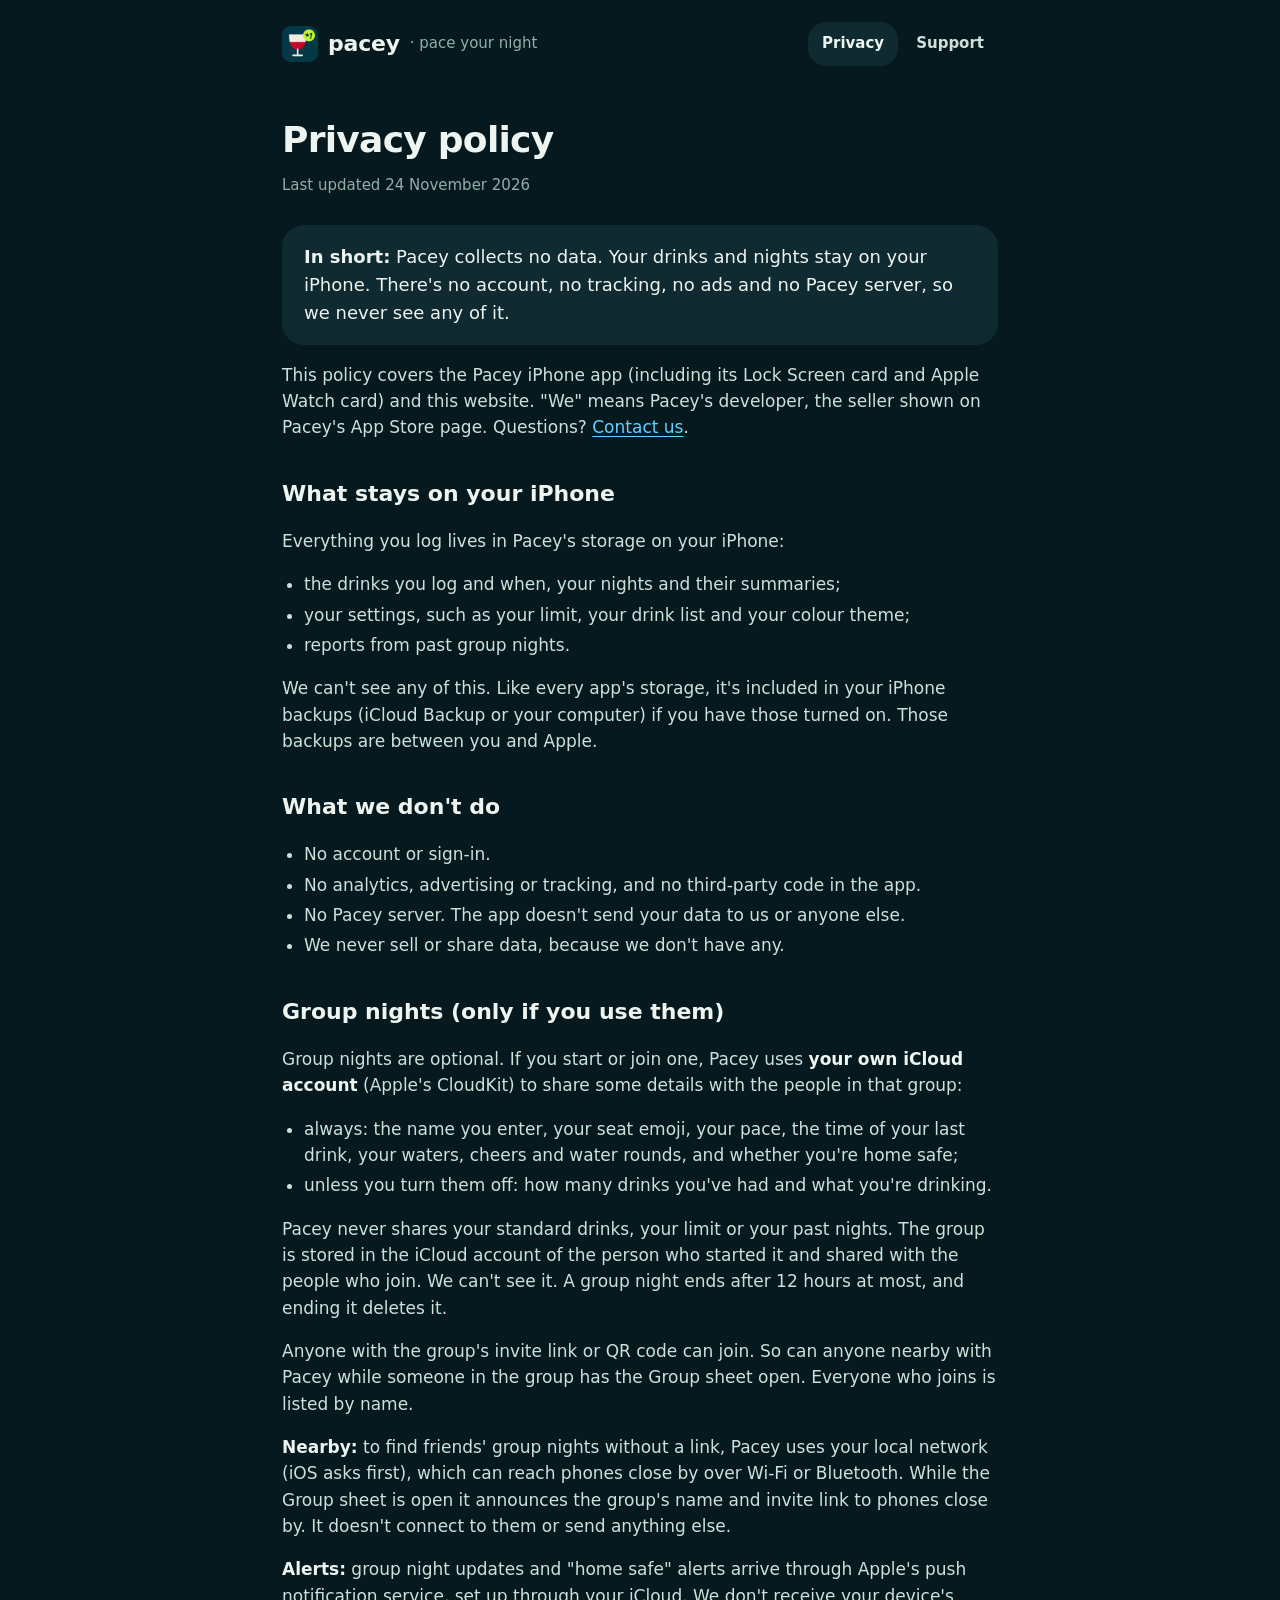
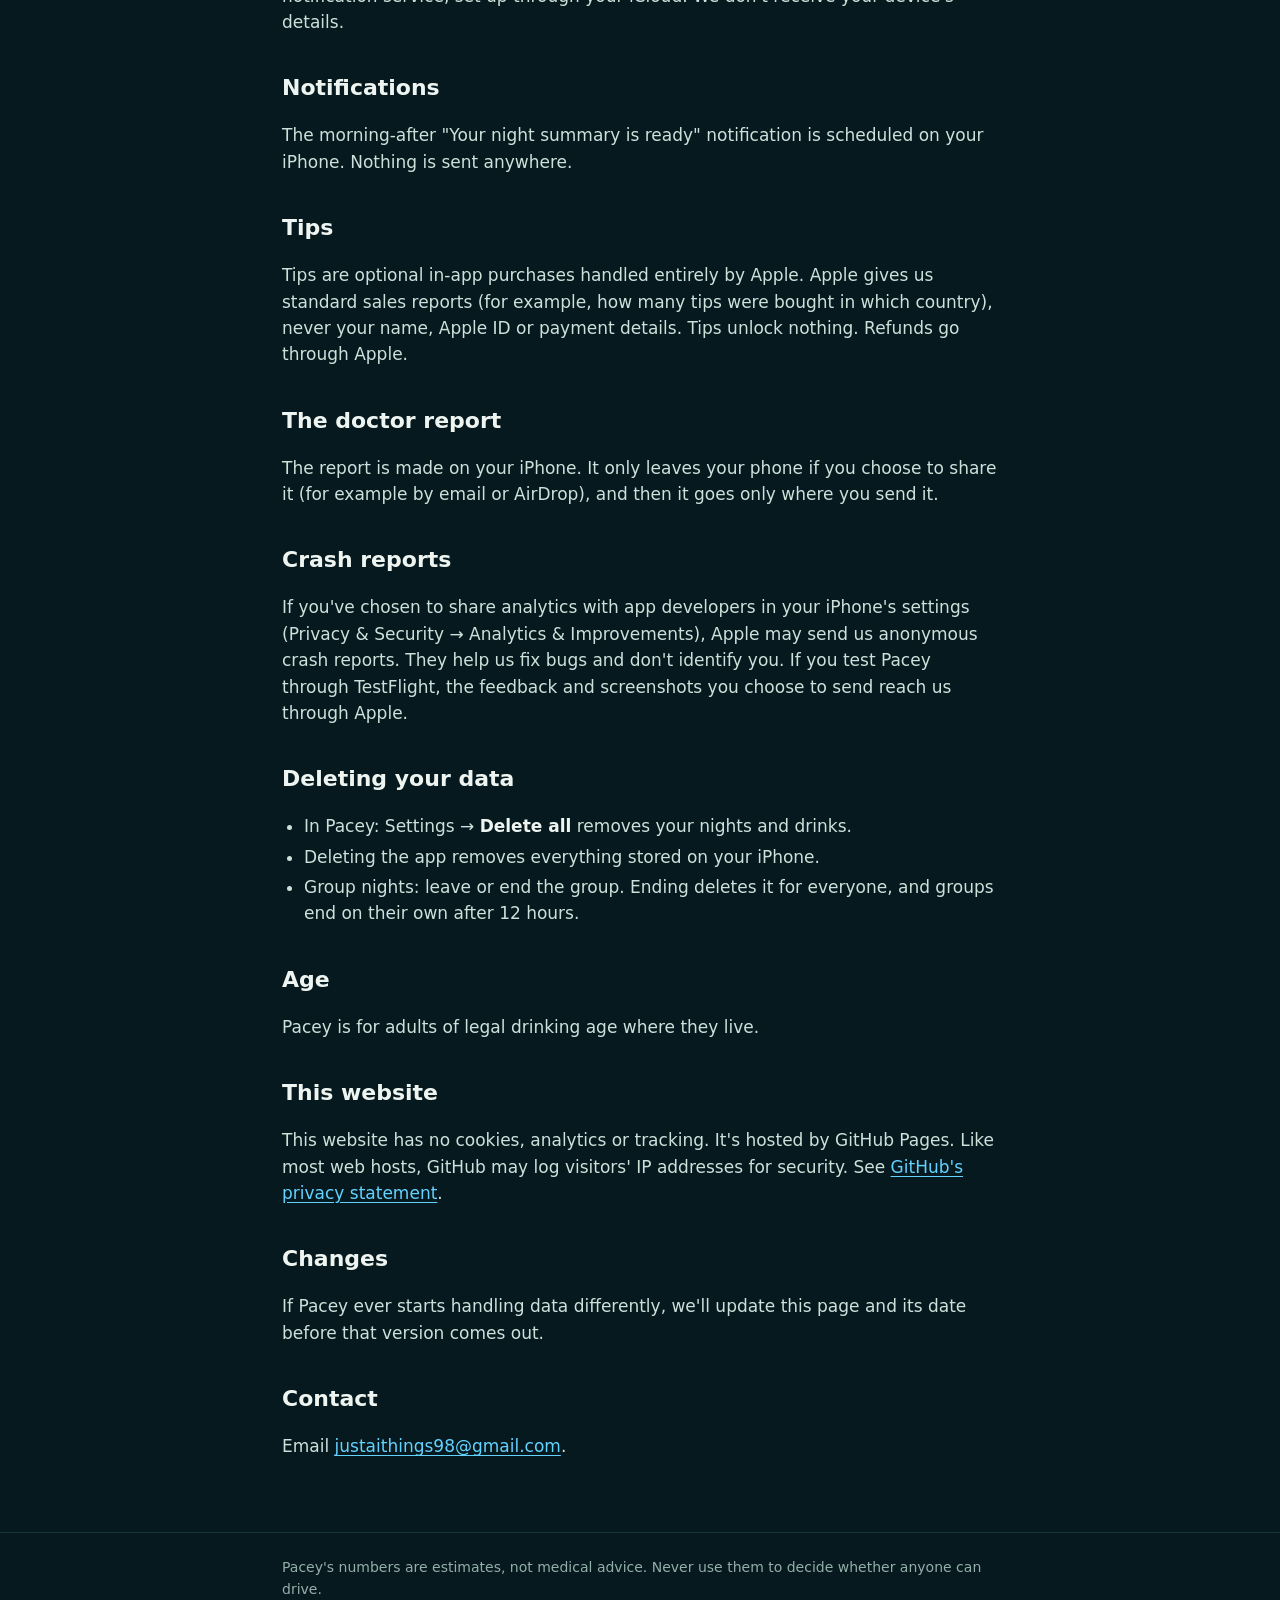
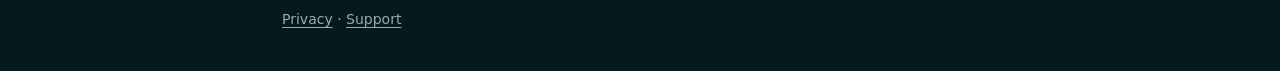
==== privacy.html @ 750b81e2 "Pacey website: home, privacy policy, support" ====
<!doctype html>
<html lang="en-AU">
<head>
  <meta charset="utf-8">
  <meta name="viewport" content="width=device-width, initial-scale=1">
  <title>Privacy policy · Pacey</title>
  <meta name="description" content="Pacey's privacy policy. Pacey collects no data: your drinks stay on your iPhone.">
  <meta name="theme-color" content="#06191E">
  <link rel="icon" type="image/png" href="images/favicon.png">
  <link rel="apple-touch-icon" href="images/apple-touch-icon.png">
  <link rel="stylesheet" href="style.css">
</head>
<body>
  <a class="skip" href="#main">Skip to content</a>
  <header class="site-header">
    <div class="wrap">
      <a class="lockup" href="./" aria-label="Pacey home">
        <img src="images/icon-192.png" alt="" width="36" height="36">
        <span class="name">pacey</span>
        <span class="tag">· pace your night</span>
      </a>
      <nav class="site-nav" aria-label="Main">
        <a href="privacy.html" aria-current="page">Privacy</a>
        <a href="support.html">Support</a>
      </nav>
    </div>
  </header>

  <main id="main" class="wrap page">
    <h1>Privacy policy</h1>
    <p class="updated">Last updated 24 November 2026</p>

    <div class="summary">
      <p><strong>In short:</strong> Pacey collects no data. Your drinks and nights stay on your iPhone. There's no account, no tracking, no ads and no Pacey server, so we never see any of it.</p>
    </div>

    <p>This policy covers the Pacey iPhone app (including its Lock Screen card and Apple Watch card) and this website. "We" means Pacey's developer, the seller shown on Pacey's App Store page. Questions? <a href="support.html#contact">Contact us</a>.</p>

    <h2>What stays on your iPhone</h2>
    <p>Everything you log lives in Pacey's storage on your iPhone:</p>
    <ul>
      <li>the drinks you log and when, your nights and their summaries;</li>
      <li>your settings, such as your limit, your drink list and your colour theme;</li>
      <li>reports from past group nights.</li>
    </ul>
    <p>We can't see any of this. Like every app's storage, it's included in your iPhone backups (iCloud Backup or your computer) if you have those turned on. Those backups are between you and Apple.</p>

    <h2>What we don't do</h2>
    <ul>
      <li>No account or sign-in.</li>
      <li>No analytics, advertising or tracking, and no third-party code in the app.</li>
      <li>No Pacey server. The app doesn't send your data to us or anyone else.</li>
      <li>We never sell or share data, because we don't have any.</li>
    </ul>

    <h2>Group nights (only if you use them)</h2>
    <p>Group nights are optional. If you start or join one, Pacey uses <strong>your own iCloud account</strong> (Apple's CloudKit) to share some details with the people in that group:</p>
    <ul>
      <li>always: the name you enter, your seat emoji, your pace, the time of your last drink, your waters, cheers and water rounds, and whether you're home safe;</li>
      <li>unless you turn them off: how many drinks you've had and what you're drinking.</li>
    </ul>
    <p>Pacey never shares your standard drinks, your limit or your past nights. The group is stored in the iCloud account of the person who started it and shared with the people who join. We can't see it. A group night ends after 12 hours at most, and ending it deletes it.</p>
    <p>Anyone with the group's invite link or QR code can join. So can anyone nearby with Pacey while someone in the group has the Group sheet open. Everyone who joins is listed by name.</p>
    <p><strong>Nearby:</strong> to find friends' group nights without a link, Pacey uses your local network (iOS asks first), which can reach phones close by over Wi-Fi or Bluetooth. While the Group sheet is open it announces the group's name and invite link to phones close by. It doesn't connect to them or send anything else.</p>
    <p><strong>Alerts:</strong> group night updates and "home safe" alerts arrive through Apple's push notification service, set up through your iCloud. We don't receive your device's details.</p>

    <h2>Notifications</h2>
    <p>The morning-after "Your night summary is ready" notification is scheduled on your iPhone. Nothing is sent anywhere.</p>

    <h2>Tips</h2>
    <p>Tips are optional in-app purchases handled entirely by Apple. Apple gives us standard sales reports (for example, how many tips were bought in which country), never your name, Apple ID or payment details. Tips unlock nothing. Refunds go through Apple.</p>

    <h2>The doctor report</h2>
    <p>The report is made on your iPhone. It only leaves your phone if you choose to share it (for example by email or AirDrop), and then it goes only where you send it.</p>

    <h2>Crash reports</h2>
    <p>If you've chosen to share analytics with app developers in your iPhone's settings (Privacy &amp; Security → Analytics &amp; Improvements), Apple may send us anonymous crash reports. They help us fix bugs and don't identify you. If you test Pacey through TestFlight, the feedback and screenshots you choose to send reach us through Apple.</p>

    <h2>Deleting your data</h2>
    <ul>
      <li>In Pacey: Settings → <strong>Delete all</strong> removes your nights and drinks.</li>
      <li>Deleting the app removes everything stored on your iPhone.</li>
      <li>Group nights: leave or end the group. Ending deletes it for everyone, and groups end on their own after 12 hours.</li>
    </ul>

    <h2>Age</h2>
    <p>Pacey is for adults of legal drinking age where they live.</p>

    <h2>This website</h2>
    <p>This website has no cookies, analytics or tracking. It's hosted by GitHub Pages. Like most web hosts, GitHub may log visitors' IP addresses for security. See <a href="https://docs.github.com/en/site-policy/privacy-policies/github-general-privacy-statement">GitHub's privacy statement</a>.</p>

    <h2>Changes</h2>
    <p>If Pacey ever starts handling data differently, we'll update this page and its date before that version comes out.</p>

    <h2>Contact</h2>
    <p>Email <a href="mailto:justaithings98@gmail.com">justaithings98@gmail.com</a>.</p>
  </main>

  <footer class="site-footer">
    <div class="wrap">
      <span>Pacey's numbers are estimates, not medical advice. Never use them to decide whether anyone can drive.</span>
      <span><a href="privacy.html">Privacy</a> · <a href="support.html">Support</a></span>
    </div>
  </footer>
</body>
</html>
---- style.css ----
/* Pacey website. Colours are the app's build 6 "Pacey Teal" tokens (spec §2). */
:root {
  --background: #06191E;
  --card: #0F2A31;
  --card-raised: #173A42;
  --divider: #163338;
  --text: #EEF5F1;
  --text-soft: #CFE0DB;
  --text-secondary: #93AFAA;
  --accent: #C6F432;
  --on-accent: #0B3C49;
  --water: #64D2FF;
  color-scheme: dark;
}

* { box-sizing: border-box; }

html { -webkit-text-size-adjust: 100%; }

body {
  margin: 0;
  background: var(--background);
  color: var(--text);
  font-family: ui-rounded, "SF Pro Rounded", system-ui, -apple-system, "Segoe UI", Roboto, sans-serif;
  font-size: 17px;
  line-height: 1.55;
}

a { color: var(--water); text-underline-offset: 3px; }
a:hover { text-decoration-thickness: 2px; }
a:focus-visible, .button:focus-visible { outline: 3px solid var(--water); outline-offset: 3px; border-radius: 6px; }

.skip {
  position: absolute; left: -999px; top: 8px;
  background: var(--card-raised); color: var(--text); padding: 8px 14px; border-radius: 12px;
}
.skip:focus { left: 12px; }

.wrap { max-width: 760px; margin: 0 auto; padding: 0 22px; }

/* Header */
.site-header { padding: 22px 0; }
.site-header .wrap { display: flex; align-items: center; justify-content: space-between; gap: 16px; flex-wrap: wrap; }
.lockup { display: flex; align-items: center; gap: 10px; color: var(--text); text-decoration: none; }
.lockup img { width: 36px; height: 36px; border-radius: 9px; }
.lockup .name { font-weight: 800; font-size: 22px; letter-spacing: -0.01em; }
.lockup .tag { color: var(--text-secondary); font-size: 15px; }
.site-nav { display: flex; gap: 4px; }
.site-nav a {
  color: var(--text-soft); text-decoration: none; font-weight: 600; font-size: 15px;
  padding: 10px 14px; border-radius: 18px; min-height: 44px; display: inline-flex; align-items: center;
}
.site-nav a:hover { background: var(--card); }
.site-nav a[aria-current="page"] { background: var(--card); color: var(--text); }

/* Home hero */
.hero { display: grid; grid-template-columns: 1fr 260px; gap: 40px; align-items: center; padding: 28px 0 48px; }
.hero h1 { font-size: 46px; line-height: 1.08; font-weight: 800; letter-spacing: -0.02em; margin: 0 0 16px; }
.hero p.lead { font-size: 20px; color: var(--text-soft); margin: 0 0 26px; }
.hero .phone { width: 100%; height: auto; border-radius: 34px; border: 1px solid var(--divider); box-shadow: 0 20px 60px rgba(0,0,0,.45); }
.button {
  display: inline-flex; align-items: center; gap: 8px; min-height: 52px; padding: 0 24px;
  border-radius: 18px; font-weight: 700; font-size: 17px; text-decoration: none;
  background: var(--accent); color: var(--on-accent);
}
.soon { color: var(--text-secondary); font-size: 15px; margin-top: 12px; }

/* Cards */
.features { display: grid; grid-template-columns: repeat(2, 1fr); gap: 14px; padding-bottom: 48px; }
.card { background: var(--card); border-radius: 22px; padding: 20px 22px; }
.card h2, .card h3 { font-size: 18px; margin: 0 0 6px; font-weight: 700; }
.card p { margin: 0; color: var(--text-soft); font-size: 16px; }

/* Text pages */
.page { padding-top: 16px; padding-bottom: 56px; }
.page h1 { font-size: 36px; font-weight: 800; letter-spacing: -0.02em; margin: 8px 0 6px; }
.page .updated { color: var(--text-secondary); margin: 0 0 28px; font-size: 15px; }
.page h2 { font-size: 22px; font-weight: 700; margin: 36px 0 10px; }
.page h3 { font-size: 18px; font-weight: 700; margin: 24px 0 6px; }
.page p, .page li { color: var(--text-soft); }
.page strong { color: var(--text); }
.page ul { padding-left: 22px; }
.page li { margin: 4px 0; }
.summary { background: var(--card); border-radius: 22px; padding: 18px 22px; margin: 0 0 8px; }
.summary p { margin: 0; color: var(--text); font-size: 18px; }
.contact { background: var(--card); border-radius: 22px; padding: 20px 22px; margin: 8px 0 8px; }
.contact p { margin: 0; }
.contact .email { font-size: 20px; font-weight: 700; }
details { background: var(--card); border-radius: 18px; padding: 0 20px; margin: 10px 0; }
summary { cursor: pointer; font-weight: 700; padding: 16px 0; min-height: 44px; color: var(--text); }
details[open] summary { border-bottom: 1px solid var(--divider); margin-bottom: 4px; }
details > p, details > ul { margin: 12px 0 16px; }

/* Footer */
.site-footer { border-top: 1px solid var(--divider); padding: 24px 0 40px; color: var(--text-secondary); font-size: 14px; }
.site-footer .wrap { display: flex; flex-wrap: wrap; gap: 8px 20px; justify-content: space-between; }
.site-footer a { color: var(--text-secondary); }

@media (max-width: 700px) {
  .hero { grid-template-columns: 1fr; gap: 28px; padding-top: 12px; }
  .hero h1 { font-size: 36px; }
  .hero .phone { max-width: 240px; justify-self: center; }
  .features { grid-template-columns: 1fr; }
  .lockup .tag { display: none; }
}
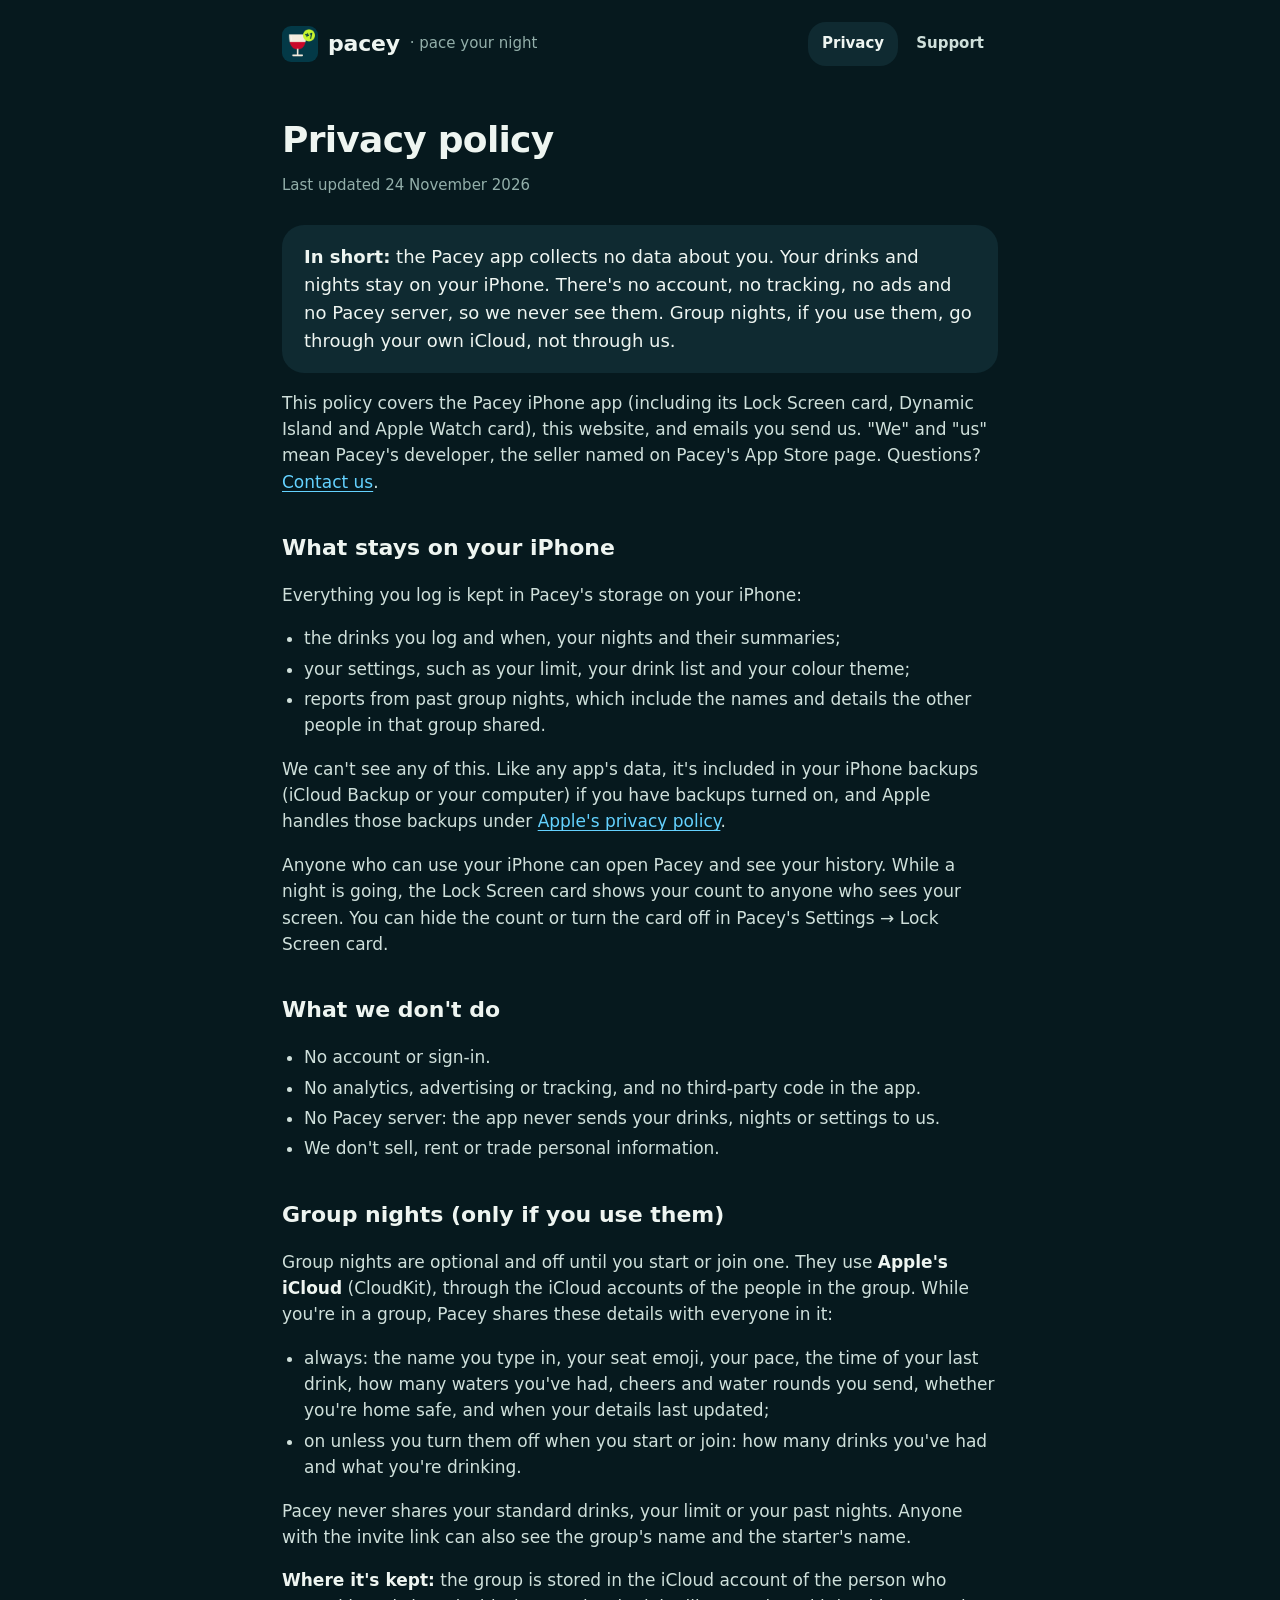
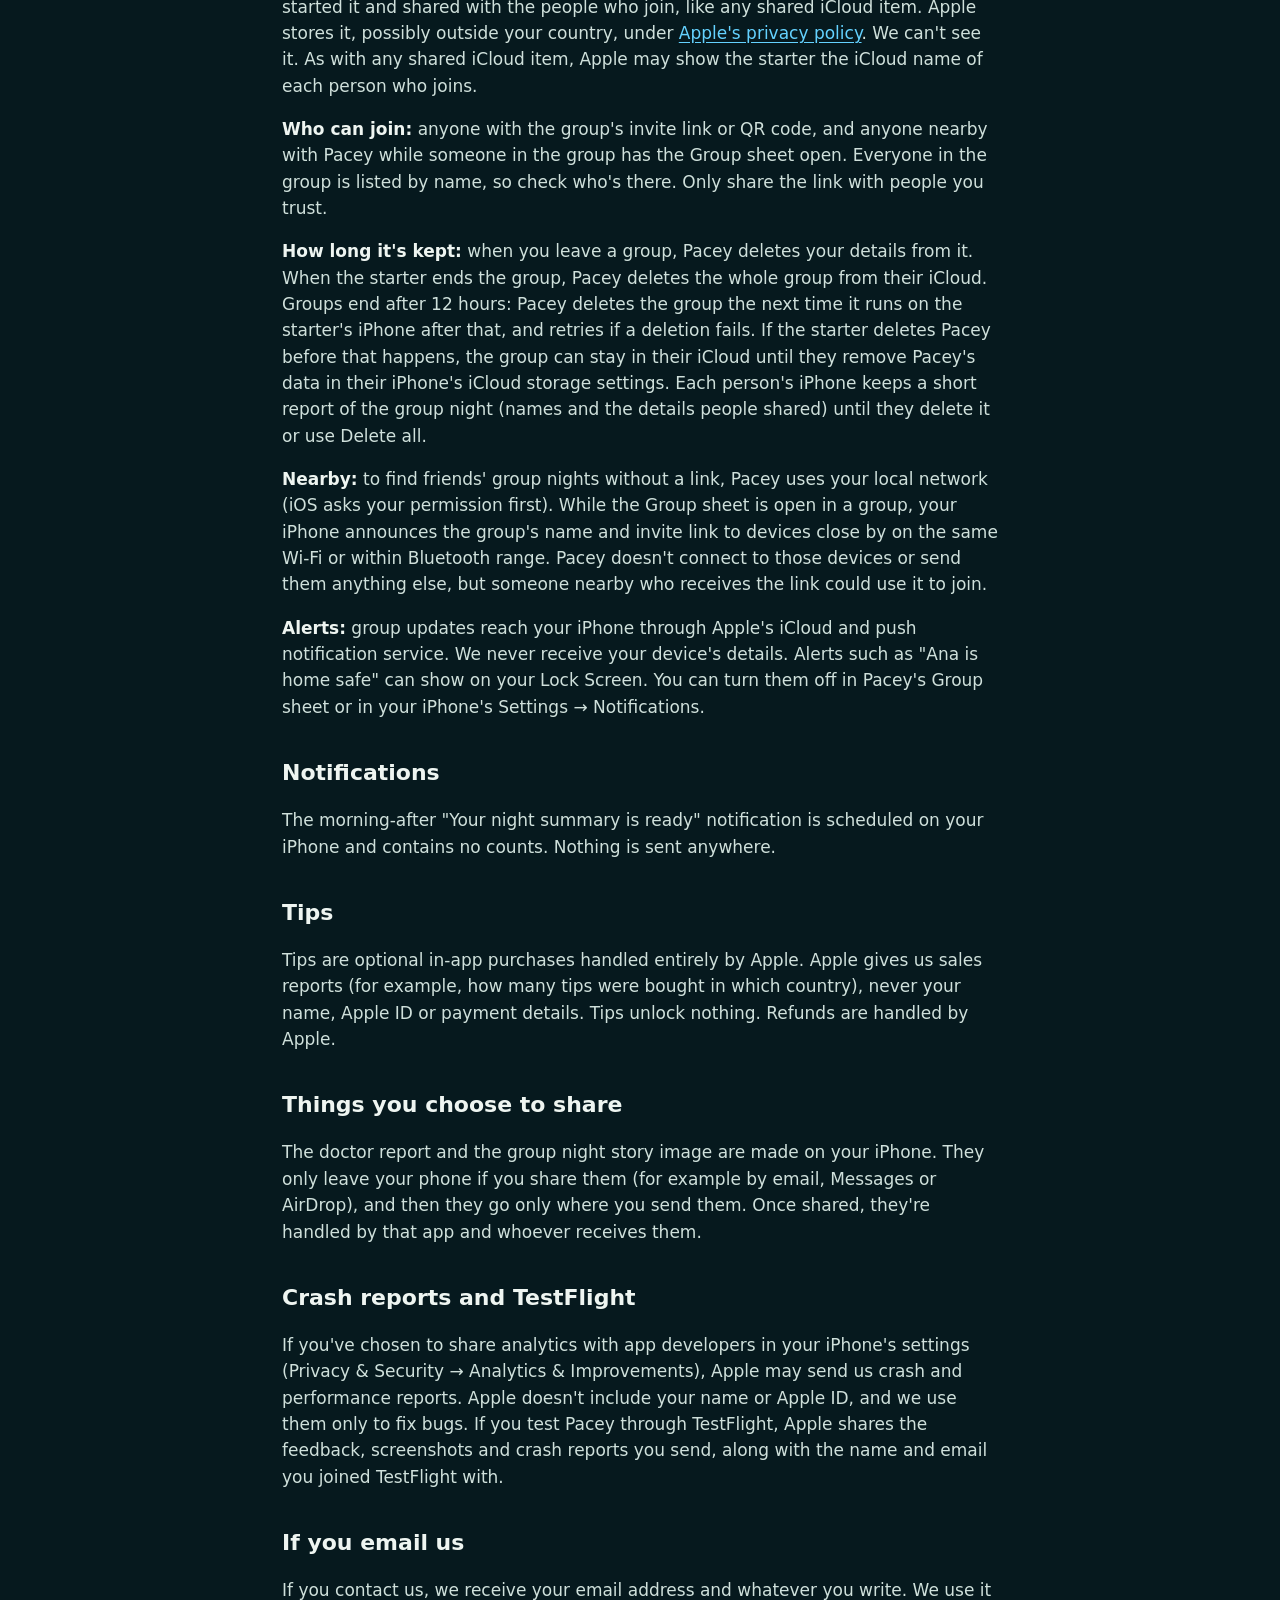
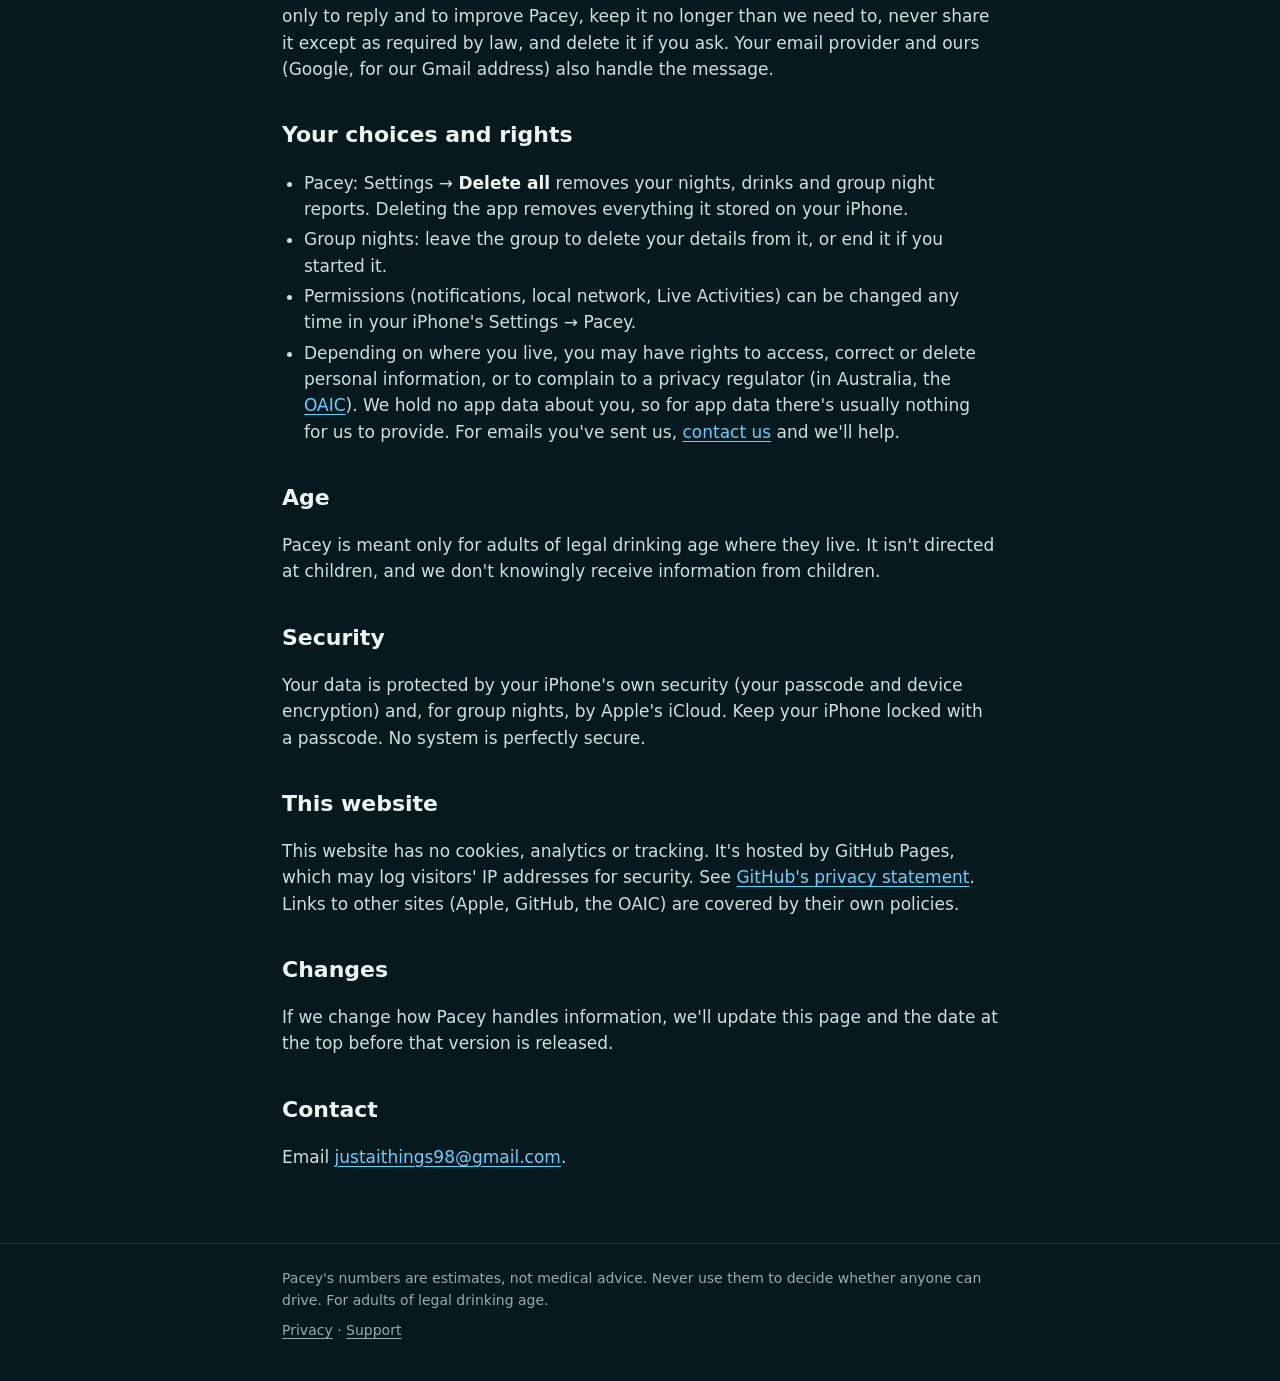
==== commit db886d50: "Tighten privacy policy and support: verified group night details, safety caveats" ====
--- a/privacy.html
+++ b/privacy.html
@@ -31,74 +31,84 @@
     <p class="updated">Last updated 24 November 2026</p>
 
     <div class="summary">
-      <p><strong>In short:</strong> Pacey collects no data. Your drinks and nights stay on your iPhone. There's no account, no tracking, no ads and no Pacey server, so we never see any of it.</p>
+      <p><strong>In short:</strong> the Pacey app collects no data about you. Your drinks and nights stay on your iPhone. There's no account, no tracking, no ads and no Pacey server, so we never see them. Group nights, if you use them, go through your own iCloud, not through us.</p>
     </div>
 
-    <p>This policy covers the Pacey iPhone app (including its Lock Screen card and Apple Watch card) and this website. "We" means Pacey's developer, the seller shown on Pacey's App Store page. Questions? <a href="support.html#contact">Contact us</a>.</p>
+    <p>This policy covers the Pacey iPhone app (including its Lock Screen card, Dynamic Island and Apple Watch card), this website, and emails you send us. "We" and "us" mean Pacey's developer, the seller named on Pacey's App Store page. Questions? <a href="#contact">Contact us</a>.</p>
 
     <h2>What stays on your iPhone</h2>
-    <p>Everything you log lives in Pacey's storage on your iPhone:</p>
+    <p>Everything you log is kept in Pacey's storage on your iPhone:</p>
     <ul>
       <li>the drinks you log and when, your nights and their summaries;</li>
       <li>your settings, such as your limit, your drink list and your colour theme;</li>
-      <li>reports from past group nights.</li>
+      <li>reports from past group nights, which include the names and details the other people in that group shared.</li>
     </ul>
-    <p>We can't see any of this. Like every app's storage, it's included in your iPhone backups (iCloud Backup or your computer) if you have those turned on. Those backups are between you and Apple.</p>
+    <p>We can't see any of this. Like any app's data, it's included in your iPhone backups (iCloud Backup or your computer) if you have backups turned on, and Apple handles those backups under <a href="https://www.apple.com/legal/privacy/">Apple's privacy policy</a>.</p>
+    <p>Anyone who can use your iPhone can open Pacey and see your history. While a night is going, the Lock Screen card shows your count to anyone who sees your screen. You can hide the count or turn the card off in Pacey's Settings → Lock Screen card.</p>
 
     <h2>What we don't do</h2>
     <ul>
       <li>No account or sign-in.</li>
       <li>No analytics, advertising or tracking, and no third-party code in the app.</li>
-      <li>No Pacey server. The app doesn't send your data to us or anyone else.</li>
-      <li>We never sell or share data, because we don't have any.</li>
+      <li>No Pacey server: the app never sends your drinks, nights or settings to us.</li>
+      <li>We don't sell, rent or trade personal information.</li>
     </ul>
 
     <h2>Group nights (only if you use them)</h2>
-    <p>Group nights are optional. If you start or join one, Pacey uses <strong>your own iCloud account</strong> (Apple's CloudKit) to share some details with the people in that group:</p>
+    <p>Group nights are optional and off until you start or join one. They use <strong>Apple's iCloud</strong> (CloudKit), through the iCloud accounts of the people in the group. While you're in a group, Pacey shares these details with everyone in it:</p>
     <ul>
-      <li>always: the name you enter, your seat emoji, your pace, the time of your last drink, your waters, cheers and water rounds, and whether you're home safe;</li>
-      <li>unless you turn them off: how many drinks you've had and what you're drinking.</li>
+      <li>always: the name you type in, your seat emoji, your pace, the time of your last drink, how many waters you've had, cheers and water rounds you send, whether you're home safe, and when your details last updated;</li>
+      <li>on unless you turn them off when you start or join: how many drinks you've had and what you're drinking.</li>
     </ul>
-    <p>Pacey never shares your standard drinks, your limit or your past nights. The group is stored in the iCloud account of the person who started it and shared with the people who join. We can't see it. A group night ends after 12 hours at most, and ending it deletes it.</p>
-    <p>Anyone with the group's invite link or QR code can join. So can anyone nearby with Pacey while someone in the group has the Group sheet open. Everyone who joins is listed by name.</p>
-    <p><strong>Nearby:</strong> to find friends' group nights without a link, Pacey uses your local network (iOS asks first), which can reach phones close by over Wi-Fi or Bluetooth. While the Group sheet is open it announces the group's name and invite link to phones close by. It doesn't connect to them or send anything else.</p>
-    <p><strong>Alerts:</strong> group night updates and "home safe" alerts arrive through Apple's push notification service, set up through your iCloud. We don't receive your device's details.</p>
+    <p>Pacey never shares your standard drinks, your limit or your past nights. Anyone with the invite link can also see the group's name and the starter's name.</p>
+    <p><strong>Where it's kept:</strong> the group is stored in the iCloud account of the person who started it and shared with the people who join, like any shared iCloud item. Apple stores it, possibly outside your country, under <a href="https://www.apple.com/legal/privacy/">Apple's privacy policy</a>. We can't see it. As with any shared iCloud item, Apple may show the starter the iCloud name of each person who joins.</p>
+    <p><strong>Who can join:</strong> anyone with the group's invite link or QR code, and anyone nearby with Pacey while someone in the group has the Group sheet open. Everyone in the group is listed by name, so check who's there. Only share the link with people you trust.</p>
+    <p><strong>How long it's kept:</strong> when you leave a group, Pacey deletes your details from it. When the starter ends the group, Pacey deletes the whole group from their iCloud. Groups end after 12 hours: Pacey deletes the group the next time it runs on the starter's iPhone after that, and retries if a deletion fails. If the starter deletes Pacey before that happens, the group can stay in their iCloud until they remove Pacey's data in their iPhone's iCloud storage settings. Each person's iPhone keeps a short report of the group night (names and the details people shared) until they delete it or use Delete all.</p>
+    <p><strong>Nearby:</strong> to find friends' group nights without a link, Pacey uses your local network (iOS asks your permission first). While the Group sheet is open in a group, your iPhone announces the group's name and invite link to devices close by on the same Wi-Fi or within Bluetooth range. Pacey doesn't connect to those devices or send them anything else, but someone nearby who receives the link could use it to join.</p>
+    <p><strong>Alerts:</strong> group updates reach your iPhone through Apple's iCloud and push notification service. We never receive your device's details. Alerts such as "Ana is home safe" can show on your Lock Screen. You can turn them off in Pacey's Group sheet or in your iPhone's Settings → Notifications.</p>
 
     <h2>Notifications</h2>
-    <p>The morning-after "Your night summary is ready" notification is scheduled on your iPhone. Nothing is sent anywhere.</p>
+    <p>The morning-after "Your night summary is ready" notification is scheduled on your iPhone and contains no counts. Nothing is sent anywhere.</p>
 
     <h2>Tips</h2>
-    <p>Tips are optional in-app purchases handled entirely by Apple. Apple gives us standard sales reports (for example, how many tips were bought in which country), never your name, Apple ID or payment details. Tips unlock nothing. Refunds go through Apple.</p>
+    <p>Tips are optional in-app purchases handled entirely by Apple. Apple gives us sales reports (for example, how many tips were bought in which country), never your name, Apple ID or payment details. Tips unlock nothing. Refunds are handled by Apple.</p>
 
-    <h2>The doctor report</h2>
-    <p>The report is made on your iPhone. It only leaves your phone if you choose to share it (for example by email or AirDrop), and then it goes only where you send it.</p>
+    <h2>Things you choose to share</h2>
+    <p>The doctor report and the group night story image are made on your iPhone. They only leave your phone if you share them (for example by email, Messages or AirDrop), and then they go only where you send them. Once shared, they're handled by that app and whoever receives them.</p>
 
-    <h2>Crash reports</h2>
-    <p>If you've chosen to share analytics with app developers in your iPhone's settings (Privacy &amp; Security → Analytics &amp; Improvements), Apple may send us anonymous crash reports. They help us fix bugs and don't identify you. If you test Pacey through TestFlight, the feedback and screenshots you choose to send reach us through Apple.</p>
+    <h2>Crash reports and TestFlight</h2>
+    <p>If you've chosen to share analytics with app developers in your iPhone's settings (Privacy &amp; Security → Analytics &amp; Improvements), Apple may send us crash and performance reports. Apple doesn't include your name or Apple ID, and we use them only to fix bugs. If you test Pacey through TestFlight, Apple shares the feedback, screenshots and crash reports you send, along with the name and email you joined TestFlight with.</p>
 
-    <h2>Deleting your data</h2>
+    <h2>If you email us</h2>
+    <p>If you contact us, we receive your email address and whatever you write. We use it only to reply and to improve Pacey, keep it no longer than we need to, never share it except as required by law, and delete it if you ask. Your email provider and ours (Google, for our Gmail address) also handle the message.</p>
+
+    <h2>Your choices and rights</h2>
     <ul>
-      <li>In Pacey: Settings → <strong>Delete all</strong> removes your nights and drinks.</li>
-      <li>Deleting the app removes everything stored on your iPhone.</li>
-      <li>Group nights: leave or end the group. Ending deletes it for everyone, and groups end on their own after 12 hours.</li>
+      <li>Pacey: Settings → <strong>Delete all</strong> removes your nights, drinks and group night reports. Deleting the app removes everything it stored on your iPhone.</li>
+      <li>Group nights: leave the group to delete your details from it, or end it if you started it.</li>
+      <li>Permissions (notifications, local network, Live Activities) can be changed any time in your iPhone's Settings → Pacey.</li>
+      <li>Depending on where you live, you may have rights to access, correct or delete personal information, or to complain to a privacy regulator (in Australia, the <a href="https://www.oaic.gov.au/">OAIC</a>). We hold no app data about you, so for app data there's usually nothing for us to provide. For emails you've sent us, <a href="#contact">contact us</a> and we'll help.</li>
     </ul>
 
     <h2>Age</h2>
-    <p>Pacey is for adults of legal drinking age where they live.</p>
+    <p>Pacey is meant only for adults of legal drinking age where they live. It isn't directed at children, and we don't knowingly receive information from children.</p>
+
+    <h2>Security</h2>
+    <p>Your data is protected by your iPhone's own security (your passcode and device encryption) and, for group nights, by Apple's iCloud. Keep your iPhone locked with a passcode. No system is perfectly secure.</p>
 
     <h2>This website</h2>
-    <p>This website has no cookies, analytics or tracking. It's hosted by GitHub Pages. Like most web hosts, GitHub may log visitors' IP addresses for security. See <a href="https://docs.github.com/en/site-policy/privacy-policies/github-general-privacy-statement">GitHub's privacy statement</a>.</p>
+    <p>This website has no cookies, analytics or tracking. It's hosted by GitHub Pages, which may log visitors' IP addresses for security. See <a href="https://docs.github.com/en/site-policy/privacy-policies/github-general-privacy-statement">GitHub's privacy statement</a>. Links to other sites (Apple, GitHub, the OAIC) are covered by their own policies.</p>
 
     <h2>Changes</h2>
-    <p>If Pacey ever starts handling data differently, we'll update this page and its date before that version comes out.</p>
+    <p>If we change how Pacey handles information, we'll update this page and the date at the top before that version is released.</p>
 
-    <h2>Contact</h2>
-    <p>Email <a href="mailto:justaithings98@gmail.com">justaithings98@gmail.com</a>.</p>
+    <h2 id="contact">Contact</h2>
+    <p>Email <a href="mailto:justaithings98@gmail.com?subject=Pacey%20privacy">justaithings98@gmail.com</a>.</p>
   </main>
 
   <footer class="site-footer">
     <div class="wrap">
-      <span>Pacey's numbers are estimates, not medical advice. Never use them to decide whether anyone can drive.</span>
+      <span>Pacey's numbers are estimates, not medical advice. Never use them to decide whether anyone can drive. For adults of legal drinking age.</span>
       <span><a href="privacy.html">Privacy</a> · <a href="support.html">Support</a></span>
     </div>
   </footer>
